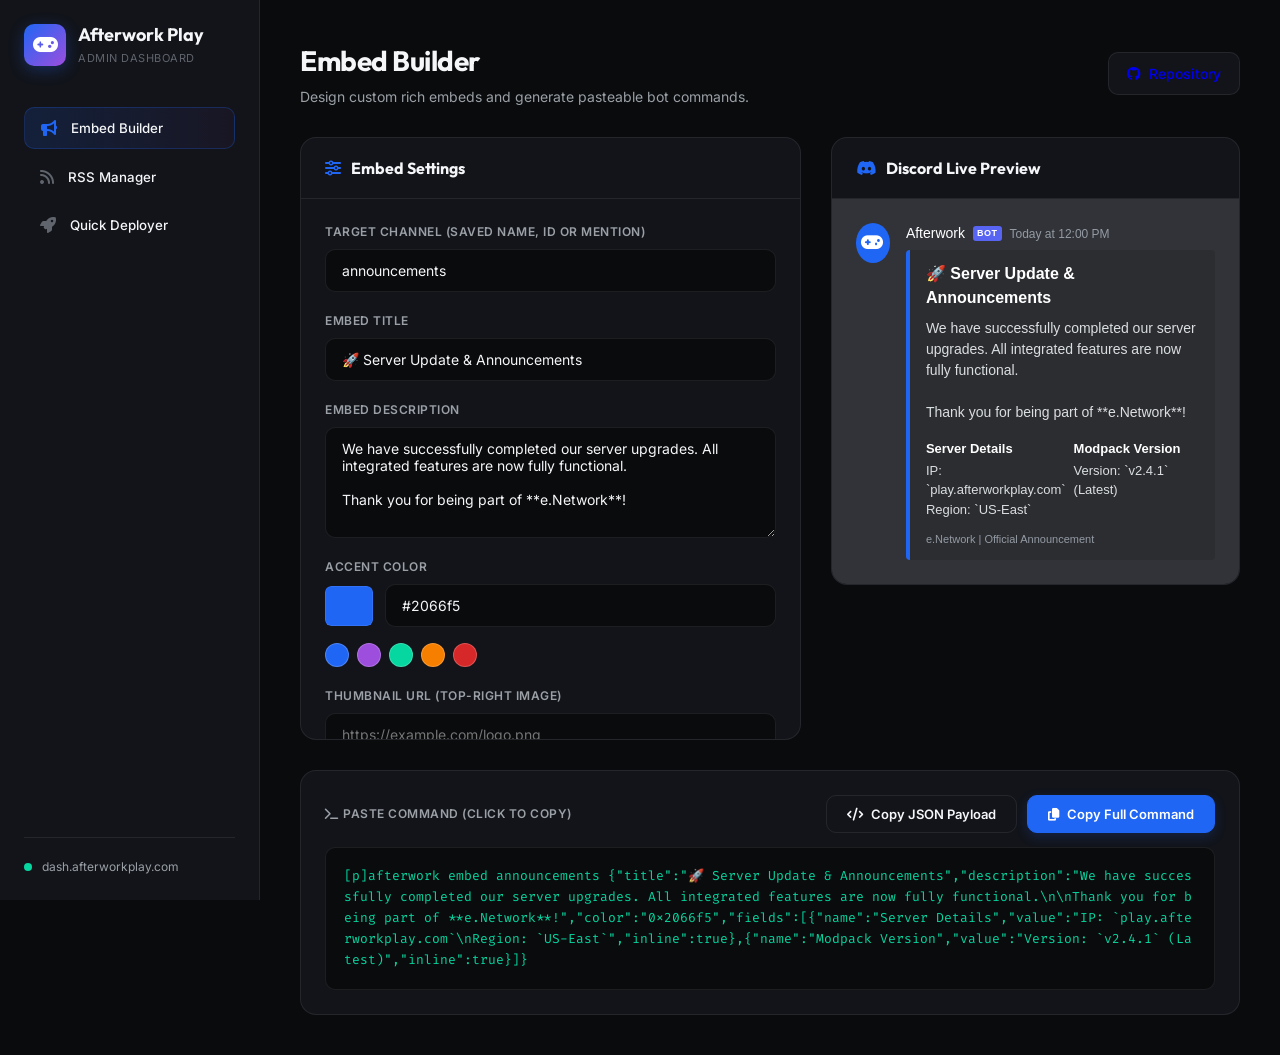
==== dashboard/index.html @ 4bcc161b "Add rich interactive dashboard frontend for embed builder and command generation, and register direc" ====
<!DOCTYPE html>
<html lang="en">
<head>
    <meta charset="UTF-8">
    <meta name="viewport" content="width=device-width, initial-scale=1.0">
    <title>Afterwork Play | Interactive Dashboard</title>
    <!-- Google Fonts -->
    <link rel="preconnect" href="https://fonts.googleapis.com">
    <link rel="preconnect" href="https://fonts.gstatic.com" crossorigin>
    <link href="https://fonts.googleapis.com/css2?family=Inter:wght@300;400;500;600;700&family=Outfit:wght@400;500;600;700;800&family=Fira+Code:wght@400;500&display=swap" rel="stylesheet">
    <!-- FontAwesome for Icons -->
    <link rel="stylesheet" href="https://cdnjs.cloudflare.com/ajax/libs/font-awesome/6.4.0/css/all.min.css">
    <!-- Custom CSS -->
    <link rel="stylesheet" href="style.css">
</head>
<body>
    <div class="dashboard-container">
        <!-- Sidebar Navigation -->
        <aside class="sidebar">
            <div class="brand">
                <div class="brand-logo">
                    <i class="fa-solid fa-gamepad"></i>
                </div>
                <div class="brand-text">
                    <h1>Afterwork Play</h1>
                    <span>Admin Dashboard</span>
                </div>
            </div>
            
            <nav class="nav-menu">
                <button class="nav-btn active" data-tab="embed-builder">
                    <i class="fa-solid fa-bullhorn"></i>
                    <span>Embed Builder</span>
                </button>
                <button class="nav-btn" data-tab="rss-manager">
                    <i class="fa-solid fa-rss"></i>
                    <span>RSS Manager</span>
                </button>
                <button class="nav-btn" data-tab="quick-deploy">
                    <i class="fa-solid fa-rocket"></i>
                    <span>Quick Deployer</span>
                </button>
            </nav>
            
            <div class="sidebar-footer">
                <div class="status-indicator">
                    <span class="pulse-dot"></span>
                    <span>dash.afterworkplay.com</span>
                </div>
            </div>
        </aside>

        <!-- Main Content Area -->
        <main class="main-content">
            <!-- Header -->
            <header class="top-bar">
                <div class="welcome-text">
                    <h2 id="tab-title">Embed Builder</h2>
                    <p id="tab-subtitle">Design custom rich embeds and generate pasteable bot commands.</p>
                </div>
                <div class="meta-links">
                    <a href="https://github.com/evilout666/AWCogs" target="_blank" class="meta-btn">
                        <i class="fa-brands fa-github"></i>
                        <span>Repository</span>
                    </a>
                </div>
            </header>

            <!-- Tab: Embed Builder -->
            <section id="embed-builder" class="tab-content active">
                <div class="builder-grid">
                    <!-- Form Column -->
                    <div class="panel form-panel">
                        <div class="panel-header">
                            <h3><i class="fa-solid fa-sliders"></i> Embed Settings</h3>
                        </div>
                        <div class="panel-body scrollable">
                            <!-- Channel Target -->
                            <div class="form-group">
                                <label for="embed-channel">Target Channel (Saved Name, ID or Mention)</label>
                                <input type="text" id="embed-channel" placeholder="e.g. general, announcements, #news or 12345678" value="announcements">
                            </div>

                            <!-- Title & Description -->
                            <div class="form-group">
                                <label for="embed-title">Embed Title</label>
                                <input type="text" id="embed-title" placeholder="Type a catchy title..." value="🚀 Server Update & Announcements">
                            </div>
                            
                            <div class="form-group">
                                <label for="embed-description">Embed Description</label>
                                <textarea id="embed-description" rows="5" placeholder="Type main message content here (supports markdown)...">We have successfully completed our server upgrades. All integrated features are now fully functional.

Thank you for being part of **e.Network**!</textarea>
                            </div>

                            <!-- Color Selector -->
                            <div class="form-group">
                                <label>Accent Color</label>
                                <div class="color-picker-wrapper">
                                    <input type="color" id="embed-color" value="#2066f5">
                                    <input type="text" id="embed-color-hex" value="#2066f5" maxlength="7">
                                </div>
                                <div class="preset-colors">
                                    <button class="preset-btn" style="background-color: #2066f5;" data-color="#2066f5" title="Afterwork Blue"></button>
                                    <button class="preset-btn" style="background-color: #9d4edd;" data-color="#9d4edd" title="Neon Purple"></button>
                                    <button class="preset-btn" style="background-color: #06d6a0;" data-color="#06d6a0" title="Emerald Green"></button>
                                    <button class="preset-btn" style="background-color: #f77f00;" data-color="#f77f00" title="Bright Coral"></button>
                                    <button class="preset-btn" style="background-color: #d62828;" data-color="#d62828" title="Crimson Red"></button>
                                </div>
                            </div>

                            <!-- Images -->
                            <div class="form-group">
                                <label for="embed-thumbnail">Thumbnail URL (Top-Right Image)</label>
                                <input type="url" id="embed-thumbnail" placeholder="https://example.com/logo.png">
                            </div>
                            
                            <div class="form-group">
                                <label for="embed-image">Large Image URL (Bottom Main Image)</label>
                                <input type="url" id="embed-image" placeholder="https://example.com/banner.png">
                            </div>

                            <!-- Fields Section -->
                            <div class="fields-section">
                                <div class="section-header">
                                    <h4>Embed Fields</h4>
                                    <button type="button" id="add-field-btn" class="btn-sm"><i class="fa-solid fa-plus"></i> Add Field</button>
                                </div>
                                <div id="fields-container" class="fields-container">
                                    <!-- Dynamic fields loaded here -->
                                </div>
                            </div>
                        </div>
                    </div>

                    <!-- Preview Column -->
                    <div class="panel preview-panel">
                        <div class="panel-header">
                            <h3><i class="fa-brands fa-discord"></i> Discord Live Preview</h3>
                        </div>
                        <div class="panel-body discord-theme">
                            <div class="discord-message">
                                <div class="discord-avatar">
                                    <i class="fa-solid fa-gamepad"></i>
                                </div>
                                <div class="discord-content">
                                    <div class="discord-author">
                                        <span class="author-name">Afterwork</span>
                                        <span class="bot-tag">BOT</span>
                                        <span class="timestamp">Today at 12:00 PM</span>
                                    </div>
                                    
                                    <!-- Discord Embed Wrapper -->
                                    <div class="discord-embed" id="preview-embed-border">
                                        <div class="discord-embed-content">
                                            <div class="discord-embed-text">
                                                <div class="discord-embed-title" id="preview-title">🚀 Server Update & Announcements</div>
                                                <div class="discord-embed-description" id="preview-description">We have successfully completed our server upgrades. All integrated features are now fully functional.</div>
                                                
                                                <!-- Fields Grid -->
                                                <div class="discord-embed-fields" id="preview-fields">
                                                    <!-- Dynamic Preview Fields -->
                                                </div>
                                            </div>
                                            <!-- Thumbnail -->
                                            <div class="discord-embed-thumbnail-container" id="preview-thumbnail-container" style="display: none;">
                                                <img class="discord-embed-thumbnail" id="preview-thumbnail" src="" alt="">
                                            </div>
                                        </div>
                                        
                                        <!-- Image -->
                                        <div class="discord-embed-image-container" id="preview-image-container" style="display: none;">
                                            <img class="discord-embed-image" id="preview-image" src="" alt="">
                                        </div>
                                        
                                        <!-- Footer -->
                                        <div class="discord-embed-footer">
                                            <span>e.Network | Official Announcement</span>
                                        </div>
                                    </div>
                                </div>
                            </div>
                        </div>
                    </div>
                </div>

                <!-- Export Bar -->
                <div class="export-bar panel">
                    <div class="command-output-wrapper">
                        <div class="output-header">
                            <span><i class="fa-solid fa-terminal"></i> Paste Command (Click to copy)</span>
                            <div class="action-buttons">
                                <button class="copy-btn secondary" id="copy-json-btn">
                                    <i class="fa-solid fa-code"></i> Copy JSON Payload
                                </button>
                                <button class="copy-btn primary" id="copy-cmd-btn">
                                    <i class="fa-solid fa-copy"></i> Copy Full Command
                                </button>
                            </div>
                        </div>
                        <div class="code-block-container">
                            <pre><code id="generated-command" class="fira-font"></code></pre>
                        </div>
                    </div>
                </div>
            </section>

            <!-- Tab: RSS Manager -->
            <section id="rss-manager" class="tab-content">
                <div class="rss-layout">
                    <div class="panel rss-form-panel">
                        <div class="panel-header">
                            <h3><i class="fa-solid fa-plus-circle"></i> Add RSS Subscription</h3>
                        </div>
                        <div class="panel-body">
                            <div class="form-group">
                                <label for="rss-name">Feed Name</label>
                                <input type="text" id="rss-name" placeholder="e.g. github-news or anime-releases" value="github-news">
                            </div>
                            
                            <div class="form-group">
                                <label for="rss-channel">Target Channel ID / Mention</label>
                                <input type="text" id="rss-channel" placeholder="e.g. #announcements, #news, or 12345678" value="#announcements">
                            </div>
                            
                            <div class="form-group">
                                <label for="rss-url">Feed RSS/Atom URL</label>
                                <input type="url" id="rss-url" placeholder="e.g. https://github.blog/feed/" value="https://github.blog/feed/">
                            </div>

                            <div class="rss-output-box">
                                <div class="command-card">
                                    <div class="card-title">
                                        <span><i class="fa-solid fa-square-plus"></i> Add Feed Command</span>
                                        <button class="icon-copy-btn" id="copy-rss-add-btn" title="Copy Command"><i class="fa-solid fa-copy"></i></button>
                                    </div>
                                    <pre><code id="rss-add-cmd" class="fira-font">[p]afterwork rss add github-news #announcements https://github.blog/feed/</code></pre>
                                </div>
                                
                                <div class="command-card">
                                    <div class="card-title">
                                        <span><i class="fa-solid fa-square-minus"></i> Remove Feed Command</span>
                                        <button class="icon-copy-btn" id="copy-rss-remove-btn" title="Copy Command"><i class="fa-solid fa-copy"></i></button>
                                    </div>
                                    <pre><code id="rss-remove-cmd" class="fira-font">[p]afterwork rss remove github-news</code></pre>
                                </div>
                            </div>
                        </div>
                    </div>
                </div>
            </section>

            <!-- Tab: Quick Deploy -->
            <section id="quick-deploy" class="tab-content">
                <div class="deploy-grid">
                    <!-- Deploy All Card -->
                    <div class="deploy-card main-card panel">
                        <div class="card-icon"><i class="fa-solid fa-cubes"></i></div>
                        <div class="card-info">
                            <h3>Deploy All Modules</h3>
                            <p>Pin and deploy configuration control hubs for all 6 integrated modules sequentially.</p>
                            <pre><code class="fira-font">[p]afterwork deploy</code></pre>
                        </div>
                        <button class="deploy-copy-btn" data-copy="[p]afterwork deploy"><i class="fa-solid fa-copy"></i> Copy</button>
                    </div>

                    <!-- Individual Modules -->
                    <div class="deploy-subgrid">
                        <!-- Card: Audio -->
                        <div class="deploy-card sub-card panel">
                            <div class="card-header-icon"><i class="fa-solid fa-music"></i></div>
                            <h4>Audio Hub</h4>
                            <p>Player controls (play, pause, skip, playlist database).</p>
                            <pre><code class="fira-font">[p]afterwork deploy audio</code></pre>
                            <button class="deploy-copy-btn btn-sm" data-copy="[p]afterwork deploy audio"><i class="fa-solid fa-copy"></i> Copy</button>
                        </div>
                        
                        <!-- Card: Embed -->
                        <div class="deploy-card sub-card panel">
                            <div class="card-header-icon"><i class="fa-solid fa-envelope-open-text"></i></div>
                            <h4>Embed Hub</h4>
                            <p>Deploy control panel for sending announcement JSONs.</p>
                            <pre><code class="fira-font">[p]afterwork deploy embed</code></pre>
                            <button class="deploy-copy-btn btn-sm" data-copy="[p]afterwork deploy embed"><i class="fa-solid fa-copy"></i> Copy</button>
                        </div>
                        
                        <!-- Card: RSS -->
                        <div class="deploy-card sub-card panel">
                            <div class="card-header-icon"><i class="fa-solid fa-square-rss"></i></div>
                            <h4>RSS Hub</h4>
                            <p>Configuration panel for RSS/Atom feed monitors.</p>
                            <pre><code class="fira-font">[p]afterwork deploy rss</code></pre>
                            <button class="deploy-copy-btn btn-sm" data-copy="[p]afterwork deploy rss"><i class="fa-solid fa-copy"></i> Copy</button>
                        </div>
                        
                        <!-- Card: TV -->
                        <div class="deploy-card sub-card panel">
                            <div class="card-header-icon"><i class="fa-solid fa-tv"></i></div>
                            <h4>TV Hub</h4>
                            <p>Radarr and Sonarr release notification parser config.</p>
                            <pre><code class="fira-font">[p]afterwork deploy tv</code></pre>
                            <button class="deploy-copy-btn btn-sm" data-copy="[p]afterwork deploy tv"><i class="fa-solid fa-copy"></i> Copy</button>
                        </div>
                        
                        <!-- Card: Voice -->
                        <div class="deploy-card sub-card panel">
                            <div class="card-header-icon"><i class="fa-solid fa-volume-high"></i></div>
                            <h4>Voice Hub</h4>
                            <p>Temp room custom controls (kick, transfer, privacy).</p>
                            <pre><code class="fira-font">[p]afterwork deploy voice</code></pre>
                            <button class="deploy-copy-btn btn-sm" data-copy="[p]afterwork deploy voice"><i class="fa-solid fa-copy"></i> Copy</button>
                        </div>
                        
                        <!-- Card: Hide -->
                        <div class="deploy-card sub-card panel">
                            <div class="card-header-icon"><i class="fa-solid fa-eye-slash"></i></div>
                            <h4>Hide Category</h4>
                            <p>Admin category quick visibility panel controller.</p>
                            <pre><code class="fira-font">[p]afterwork deploy hide</code></pre>
                            <button class="deploy-copy-btn btn-sm" data-copy="[p]afterwork deploy hide"><i class="fa-solid fa-copy"></i> Copy</button>
                        </div>
                    </div>
                </div>
            </section>
        </main>
    </div>

    <!-- Notification Toast -->
    <div id="toast" class="toast">
        <i class="fa-solid fa-circle-check"></i>
        <span id="toast-message">Copied to clipboard!</span>
    </div>

    <!-- Custom Script -->
    <script src="app.js"></script>
</body>
</html>
---- dashboard/style.css ----
/* Afterwork Dashboard CSS System */

/* --- Root & Design Tokens --- */
:root {
    --bg-base: #0a0b0d;
    --bg-surface: #12141a;
    --bg-panel: #161920;
    --bg-panel-hover: #1e222b;
    --border-color: rgba(255, 255, 255, 0.08);
    --border-glow: rgba(32, 102, 245, 0.2);
    
    /* Accents */
    --accent-blue: #2066f5;
    --accent-blue-rgb: 32, 102, 245;
    --accent-purple: #9d4edd;
    --accent-green: #06d6a0;
    --accent-red: #d62828;
    
    /* Text */
    --text-primary: #f5f6f8;
    --text-secondary: #9aa0a6;
    --text-muted: #60646c;
    
    /* Discord Theme Colors */
    --discord-bg: #313338;
    --discord-embed-bg: #2b2d31;
    --discord-text: #dbdee1;
    --discord-muted: #949ba4;
    --discord-bot-tag: #5865f2;
    --discord-timestamp: #949ba4;
    
    /* Layout */
    --sidebar-width: 260px;
    --transition-speed: 0.25s;
    --radius-sm: 6px;
    --radius-md: 10px;
    --radius-lg: 16px;
}

/* --- Base Resets --- */
* {
    margin: 0;
    padding: 0;
    box-sizing: border-box;
}

body {
    background-color: var(--bg-base);
    color: var(--text-primary);
    font-family: 'Inter', sans-serif;
    font-size: 14px;
    overflow-x: hidden;
    line-height: 1.5;
}

h1, h2, h3, h4, .brand-text h1, #tab-title {
    font-family: 'Outfit', sans-serif;
    font-weight: 700;
}

button, input, textarea {
    font-family: inherit;
    color: inherit;
    outline: none;
}

/* --- Layout Architecture --- */
.dashboard-container {
    display: flex;
    min-height: 100vh;
    width: 100vw;
}

/* --- Sidebar Styling --- */
.sidebar {
    width: var(--sidebar-width);
    background-color: var(--bg-surface);
    border-right: 1px solid var(--border-color);
    display: flex;
    flex-direction: column;
    padding: 24px;
    position: fixed;
    height: 100vh;
    z-index: 10;
}

.brand {
    display: flex;
    align-items: center;
    gap: 12px;
    margin-bottom: 40px;
}

.brand-logo {
    width: 42px;
    height: 42px;
    background: linear-gradient(135deg, var(--accent-blue), var(--accent-purple));
    border-radius: var(--radius-md);
    display: flex;
    align-items: center;
    justify-content: center;
    font-size: 20px;
    color: white;
    box-shadow: 0 4px 15px rgba(32, 102, 245, 0.3);
}

.brand-text h1 {
    font-size: 18px;
    line-height: 1.2;
}

.brand-text span {
    font-size: 11px;
    color: var(--text-muted);
    letter-spacing: 0.5px;
    text-transform: uppercase;
}

.nav-menu {
    display: flex;
    flex-direction: column;
    gap: 8px;
    flex-grow: 1;
}

.nav-btn {
    display: flex;
    align-items: center;
    gap: 14px;
    padding: 12px 16px;
    background: transparent;
    border: none;
    border-radius: var(--radius-md);
    cursor: pointer;
    text-align: left;
    transition: all var(--transition-speed) ease;
    font-weight: 500;
}

.nav-btn i {
    font-size: 16px;
    color: var(--text-muted);
    transition: color var(--transition-speed);
}

.nav-btn:hover {
    background-color: rgba(255, 255, 255, 0.03);
    color: var(--text-primary);
}

.nav-btn:hover i {
    color: var(--text-secondary);
}

.nav-btn.active {
    background: linear-gradient(90deg, rgba(32, 102, 245, 0.15) 0%, rgba(157, 78, 221, 0.05) 100%);
    border: 1px solid rgba(32, 102, 245, 0.25);
    color: var(--text-primary);
}

.nav-btn.active i {
    color: var(--accent-blue);
}

.sidebar-footer {
    padding-top: 20px;
    border-top: 1px solid var(--border-color);
}

.status-indicator {
    display: flex;
    align-items: center;
    gap: 10px;
    font-size: 12px;
    color: var(--text-secondary);
}

.pulse-dot {
    width: 8px;
    height: 8px;
    background-color: var(--accent-green);
    border-radius: 50%;
    box-shadow: 0 0 0 0 rgba(6, 214, 160, 0.4);
    animation: pulse 1.6s infinite;
}

@keyframes pulse {
    0% {
        transform: scale(0.95);
        box-shadow: 0 0 0 0 rgba(6, 214, 160, 0.7);
    }
    70% {
        transform: scale(1);
        box-shadow: 0 0 0 6px rgba(6, 214, 160, 0);
    }
    100% {
        transform: scale(0.95);
        box-shadow: 0 0 0 0 rgba(6, 214, 160, 0);
    }
}

/* --- Main Content Area --- */
.main-content {
    margin-left: var(--sidebar-width);
    flex-grow: 1;
    padding: 40px;
    min-height: 100vh;
    display: flex;
    flex-direction: column;
}

/* --- Top Bar / Header --- */
.top-bar {
    display: flex;
    justify-content: space-between;
    align-items: center;
    margin-bottom: 30px;
}

.welcome-text h2 {
    font-size: 28px;
    letter-spacing: -0.5px;
    margin-bottom: 4px;
}

.welcome-text p {
    color: var(--text-secondary);
    font-size: 14px;
}

.meta-btn {
    display: flex;
    align-items: center;
    gap: 8px;
    padding: 10px 18px;
    background-color: var(--bg-surface);
    border: 1px solid var(--border-color);
    border-radius: var(--radius-md);
    text-decoration: none;
    font-weight: 500;
    transition: all var(--transition-speed);
}

.meta-btn:hover {
    background-color: var(--bg-panel-hover);
    border-color: var(--text-muted);
}

/* --- Panel Component --- */
.panel {
    background-color: var(--bg-surface);
    border: 1px solid var(--border-color);
    border-radius: var(--radius-lg);
    display: flex;
    flex-direction: column;
    overflow: hidden;
}

.panel-header {
    padding: 18px 24px;
    border-bottom: 1px solid var(--border-color);
    display: flex;
    justify-content: space-between;
    align-items: center;
}

.panel-header h3 {
    font-size: 16px;
    display: flex;
    align-items: center;
    gap: 10px;
}

.panel-header h3 i {
    color: var(--accent-blue);
}

.panel-body {
    padding: 24px;
    flex-grow: 1;
}

.panel-body.scrollable {
    max-height: 60vh;
    overflow-y: auto;
}

/* --- Tab Engine --- */
.tab-content {
    display: none;
    flex-direction: column;
    gap: 30px;
}

.tab-content.active {
    display: flex;
}

/* --- Form Fields --- */
.form-group {
    display: flex;
    flex-direction: column;
    gap: 8px;
    margin-bottom: 20px;
}

.form-group label {
    font-size: 12px;
    font-weight: 600;
    text-transform: uppercase;
    letter-spacing: 0.5px;
    color: var(--text-secondary);
}

.form-group input[type="text"],
.form-group input[type="url"],
.form-group textarea {
    padding: 12px 16px;
    background-color: var(--bg-base);
    border: 1px solid var(--border-color);
    border-radius: var(--radius-md);
    font-size: 14px;
    transition: all var(--transition-speed);
}

.form-group input:focus,
.form-group textarea:focus {
    border-color: var(--accent-blue);
    box-shadow: 0 0 0 3px var(--border-glow);
}

/* Color Picker Row */
.color-picker-wrapper {
    display: flex;
    gap: 12px;
    align-items: center;
}

.color-picker-wrapper input[type="color"] {
    -webkit-appearance: none;
    border: none;
    width: 48px;
    height: 40px;
    border-radius: var(--radius-sm);
    cursor: pointer;
    background: transparent;
}

.color-picker-wrapper input[type="color"]::-webkit-color-swatch-wrapper {
    padding: 0;
}

.color-picker-wrapper input[type="color"]::-webkit-color-swatch {
    border: 1px solid var(--border-color);
    border-radius: var(--radius-sm);
}

.color-picker-wrapper input[type="text"] {
    flex-grow: 1;
}

.preset-colors {
    display: flex;
    gap: 8px;
    margin-top: 8px;
}

.preset-btn {
    width: 24px;
    height: 24px;
    border-radius: 50%;
    border: 1px solid rgba(255, 255, 255, 0.2);
    cursor: pointer;
    transition: transform var(--transition-speed);
}

.preset-btn:hover {
    transform: scale(1.15);
}

/* --- Dynamic Fields Editor --- */
.fields-section {
    margin-top: 24px;
    padding-top: 20px;
    border-top: 1px solid var(--border-color);
}

.section-header {
    display: flex;
    justify-content: space-between;
    align-items: center;
    margin-bottom: 16px;
}

.section-header h4 {
    font-size: 14px;
    color: var(--text-secondary);
}

.btn-sm {
    padding: 6px 12px;
    background-color: rgba(32, 102, 245, 0.1);
    border: 1px solid rgba(32, 102, 245, 0.25);
    color: var(--accent-blue);
    border-radius: var(--radius-sm);
    font-size: 12px;
    font-weight: 600;
    cursor: pointer;
    display: flex;
    align-items: center;
    gap: 6px;
    transition: all var(--transition-speed);
}

.btn-sm:hover {
    background-color: var(--accent-blue);
    color: white;
}

.fields-container {
    display: flex;
    flex-direction: column;
    gap: 12px;
}

.field-editor-item {
    background-color: var(--bg-base);
    border: 1px solid var(--border-color);
    border-radius: var(--radius-md);
    padding: 16px;
    display: grid;
    grid-template-columns: 1fr 1fr auto;
    align-items: center;
    gap: 12px;
}

.field-editor-item .field-inputs {
    display: flex;
    flex-direction: column;
    gap: 8px;
    grid-column: span 2;
}

.field-editor-item input {
    padding: 8px 12px;
    background-color: var(--bg-surface);
    border: 1px solid var(--border-color);
    border-radius: var(--radius-sm);
    font-size: 13px;
}

.field-options {
    grid-column: span 2;
    display: flex;
    align-items: center;
    gap: 8px;
    font-size: 12px;
    color: var(--text-secondary);
}

.btn-delete-field {
    grid-row: span 2;
    justify-self: end;
    background: transparent;
    border: none;
    color: var(--text-muted);
    font-size: 16px;
    cursor: pointer;
    padding: 8px;
    border-radius: var(--radius-sm);
    transition: all var(--transition-speed);
}

.btn-delete-field:hover {
    color: var(--accent-red);
    background-color: rgba(214, 40, 40, 0.1);
}

/* --- Builder Grid --- */
.builder-grid {
    display: grid;
    grid-template-columns: 1.1fr 0.9fr;
    gap: 30px;
}

.form-panel {
    flex-grow: 1;
}

/* --- Discord Theme Preview Panel --- */
.preview-panel {
    align-self: start;
    position: sticky;
    top: 40px;
}

.discord-theme {
    background-color: var(--discord-bg);
    padding: 24px;
    font-family: 'gg sans', 'Noto Sans', 'Helvetica Neue', Helvetica, Arial, sans-serif;
    color: var(--discord-text);
}

.discord-message {
    display: flex;
    gap: 16px;
}

.discord-avatar {
    width: 40px;
    height: 40px;
    background-color: var(--accent-blue);
    border-radius: 50%;
    display: flex;
    align-items: center;
    justify-content: center;
    font-size: 18px;
    color: white;
}

.discord-content {
    display: flex;
    flex-direction: column;
    gap: 6px;
    width: 100%;
}

.discord-author {
    display: flex;
    align-items: center;
    gap: 8px;
}

.author-name {
    font-weight: 500;
    color: white;
}

.bot-tag {
    background-color: var(--discord-bot-tag);
    color: white;
    font-size: 9px;
    font-weight: 600;
    padding: 1px 4px;
    border-radius: 3px;
    letter-spacing: 0.5px;
}

.discord-author .timestamp {
    font-size: 12px;
    color: var(--discord-muted);
}

/* Discord Rich Embed styling */
.discord-embed {
    background-color: var(--discord-embed-bg);
    border-left: 4px solid var(--accent-blue);
    border-radius: 4px;
    display: flex;
    flex-direction: column;
    max-width: 520px;
    overflow: hidden;
}

.discord-embed-content {
    display: flex;
    justify-content: space-between;
    padding: 12px 16px;
    gap: 16px;
}

.discord-embed-text {
    flex-grow: 1;
    display: flex;
    flex-direction: column;
    gap: 8px;
}

.discord-embed-title {
    font-size: 16px;
    font-weight: 600;
    color: white;
}

.discord-embed-description {
    font-size: 14px;
    white-space: pre-wrap;
}

/* Fields Layout */
.discord-embed-fields {
    display: grid;
    grid-template-columns: 1fr;
    gap: 8px;
    margin-top: 8px;
}

.discord-embed-field {
    display: flex;
    flex-direction: column;
}

.discord-embed-field.inline {
    grid-column: span 1;
}

.field-name {
    font-size: 13px;
    font-weight: 600;
    color: white;
    margin-bottom: 2px;
}

.field-value {
    font-size: 13px;
}

/* Media Elements */
.discord-embed-thumbnail-container {
    width: 80px;
    height: 80px;
    flex-shrink: 0;
}

.discord-embed-thumbnail {
    width: 100%;
    height: 100%;
    object-fit: contain;
    border-radius: 4px;
}

.discord-embed-image-container {
    padding: 0 16px 12px 16px;
    max-height: 300px;
    max-width: 100%;
    overflow: hidden;
}

.discord-embed-image {
    max-width: 100%;
    max-height: 280px;
    object-fit: cover;
    border-radius: 4px;
}

.discord-embed-footer {
    padding: 0 16px 12px 16px;
    font-size: 11px;
    color: var(--discord-muted);
}

/* --- Export Control Panel --- */
.export-bar {
    padding: 24px;
}

.command-output-wrapper {
    display: flex;
    flex-direction: column;
    gap: 14px;
}

.output-header {
    display: flex;
    justify-content: space-between;
    align-items: center;
}

.output-header span {
    font-size: 12px;
    font-weight: 600;
    text-transform: uppercase;
    letter-spacing: 0.5px;
    color: var(--text-secondary);
}

.action-buttons {
    display: flex;
    gap: 10px;
}

.copy-btn {
    padding: 10px 20px;
    border-radius: var(--radius-md);
    font-size: 13px;
    font-weight: 600;
    cursor: pointer;
    display: flex;
    align-items: center;
    gap: 8px;
    transition: all var(--transition-speed);
}

.copy-btn.primary {
    background-color: var(--accent-blue);
    border: 1px solid var(--accent-blue);
    color: white;
    box-shadow: 0 4px 12px rgba(32, 102, 245, 0.2);
}

.copy-btn.primary:hover {
    background-color: #3b7cf7;
    border-color: #3b7cf7;
}

.copy-btn.secondary {
    background-color: transparent;
    border: 1px solid var(--border-color);
    color: var(--text-primary);
}

.copy-btn.secondary:hover {
    background-color: var(--bg-panel-hover);
}

.code-block-container {
    background-color: var(--bg-base);
    border: 1px solid var(--border-color);
    border-radius: var(--radius-md);
    padding: 18px;
    overflow-x: auto;
    cursor: pointer;
}

.code-block-container:hover {
    border-color: var(--text-muted);
}

pre code {
    font-family: 'Fira Code', monospace;
    font-size: 13px;
    color: var(--accent-green);
    white-space: pre-wrap;
    word-break: break-all;
}

/* --- RSS Manager Tab styling --- */
.rss-layout {
    display: flex;
    justify-content: center;
}

.rss-form-panel {
    max-width: 680px;
    width: 100%;
}

.rss-output-box {
    margin-top: 24px;
    display: flex;
    flex-direction: column;
    gap: 18px;
    padding-top: 24px;
    border-top: 1px solid var(--border-color);
}

.command-card {
    background-color: var(--bg-base);
    border: 1px solid var(--border-color);
    border-radius: var(--radius-md);
    padding: 16px;
}

.card-title {
    display: flex;
    justify-content: space-between;
    align-items: center;
    margin-bottom: 10px;
}

.card-title span {
    font-size: 12px;
    font-weight: 600;
    text-transform: uppercase;
    letter-spacing: 0.5px;
    color: var(--text-secondary);
}

.icon-copy-btn {
    background: transparent;
    border: none;
    color: var(--text-muted);
    font-size: 15px;
    cursor: pointer;
    transition: color var(--transition-speed);
}

.icon-copy-btn:hover {
    color: var(--accent-blue);
}

/* --- Quick Deploy Tab Styling --- */
.deploy-grid {
    display: flex;
    flex-direction: column;
    gap: 30px;
}

.deploy-card {
    background-color: var(--bg-surface);
    border: 1px solid var(--border-color);
    border-radius: var(--radius-lg);
    padding: 24px;
    display: flex;
    align-items: center;
    transition: border-color var(--transition-speed);
}

.deploy-card:hover {
    border-color: rgba(32, 102, 245, 0.4);
}

.deploy-card.main-card {
    gap: 24px;
}

.deploy-card.main-card .card-icon {
    width: 60px;
    height: 60px;
    background-color: rgba(32, 102, 245, 0.1);
    border-radius: var(--radius-md);
    display: flex;
    align-items: center;
    justify-content: center;
    font-size: 26px;
    color: var(--accent-blue);
}

.deploy-card.main-card .card-info {
    flex-grow: 1;
}

.deploy-card h3 {
    font-size: 18px;
    margin-bottom: 6px;
}

.deploy-card p {
    color: var(--text-secondary);
    margin-bottom: 12px;
}

.deploy-copy-btn {
    padding: 10px 24px;
    background-color: var(--bg-base);
    border: 1px solid var(--border-color);
    border-radius: var(--radius-md);
    font-weight: 600;
    cursor: pointer;
    transition: all var(--transition-speed);
    display: flex;
    align-items: center;
    gap: 8px;
}

.deploy-copy-btn:hover {
    background-color: rgba(32, 102, 245, 0.15);
    border-color: var(--accent-blue);
    color: var(--accent-blue);
}

.deploy-subgrid {
    display: grid;
    grid-template-columns: repeat(auto-fit, minmax(280px, 1fr));
    gap: 20px;
}

.deploy-card.sub-card {
    flex-direction: column;
    align-items: flex-start;
    gap: 12px;
    padding: 20px;
}

.deploy-card.sub-card .card-header-icon {
    font-size: 20px;
    color: var(--accent-blue);
}

.deploy-card.sub-card h4 {
    font-size: 15px;
}

.deploy-card.sub-card p {
    font-size: 12px;
    color: var(--text-muted);
}

.deploy-card.sub-card pre {
    width: 100%;
}

.deploy-card.sub-card code {
    background-color: var(--bg-base);
    border: 1px solid var(--border-color);
    padding: 6px 12px;
    border-radius: var(--radius-sm);
    display: block;
    font-size: 12px;
    overflow-x: auto;
}

.deploy-card.sub-card .deploy-copy-btn {
    width: 100%;
    justify-content: center;
}

/* --- Notification Toast --- */
.toast {
    position: fixed;
    bottom: 30px;
    right: 30px;
    background: linear-gradient(135deg, #101216 0%, #171b22 100%);
    border: 1px solid var(--accent-blue);
    box-shadow: 0 10px 30px rgba(0, 0, 0, 0.5);
    color: white;
    padding: 16px 24px;
    border-radius: var(--radius-md);
    display: flex;
    align-items: center;
    gap: 12px;
    z-index: 100;
    transform: translateY(100px);
    opacity: 0;
    transition: all 0.4s cubic-bezier(0.175, 0.885, 0.32, 1.275);
}

.toast.show {
    transform: translateY(0);
    opacity: 1;
}

.toast i {
    color: var(--accent-green);
    font-size: 18px;
}

/* --- Custom Scrollbar --- */
::-webkit-scrollbar {
    width: 8px;
    height: 8px;
}

::-webkit-scrollbar-track {
    background: var(--bg-base);
}

::-webkit-scrollbar-thumb {
    background: var(--border-color);
    border-radius: var(--radius-sm);
}

::-webkit-scrollbar-thumb:hover {
    background: var(--text-muted);
}

/* --- Responsive Adjustments --- */
@media (max-width: 1100px) {
    .builder-grid {
        grid-template-columns: 1fr;
    }
    
    .preview-panel {
        position: static;
        width: 100%;
    }
}

@media (max-width: 768px) {
    .sidebar {
        width: 100%;
        height: auto;
        position: static;
        padding: 16px;
    }
    
    .dashboard-container {
        flex-direction: column;
    }
    
    .main-content {
        margin-left: 0;
        padding: 20px;
    }
    
    .top-bar {
        flex-direction: column;
        align-items: flex-start;
        gap: 16px;
    }
}
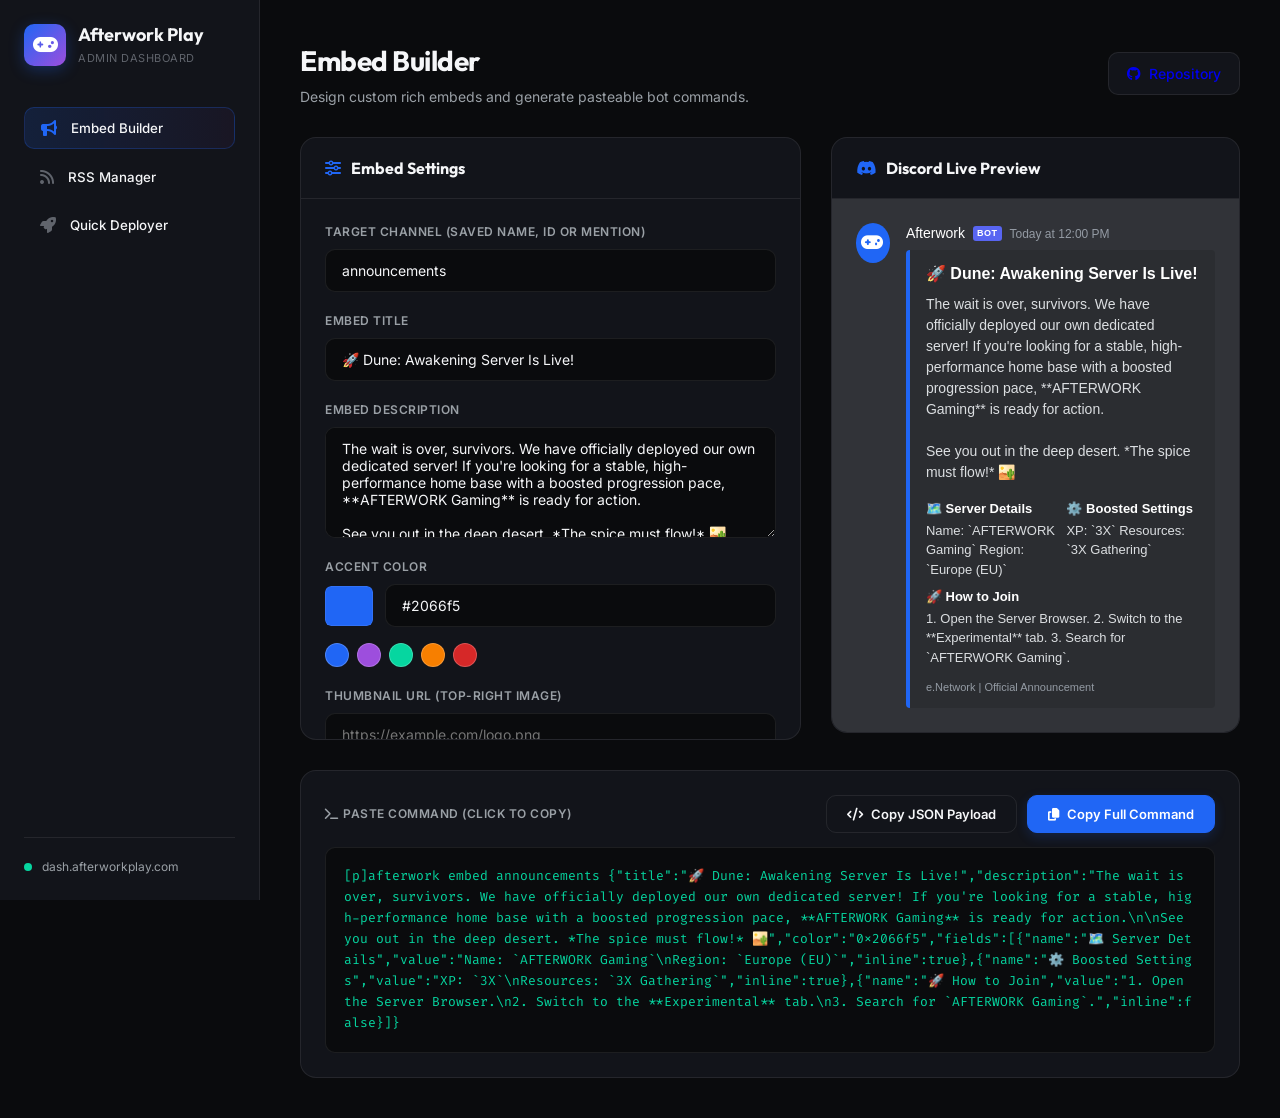
==== commit 190e4add: "Update dashboard Web UI to use the Dune: Awakening dedicated server announcement as the default embe" ====
--- a/dashboard/index.html
+++ b/dashboard/index.html
@@ -84,14 +84,14 @@
                             <!-- Title & Description -->
                             <div class="form-group">
                                 <label for="embed-title">Embed Title</label>
-                                <input type="text" id="embed-title" placeholder="Type a catchy title..." value="🚀 Server Update & Announcements">
+                                <input type="text" id="embed-title" placeholder="Type a catchy title..." value="🚀 Dune: Awakening Server Is Live!">
                             </div>
                             
                             <div class="form-group">
                                 <label for="embed-description">Embed Description</label>
-                                <textarea id="embed-description" rows="5" placeholder="Type main message content here (supports markdown)...">We have successfully completed our server upgrades. All integrated features are now fully functional.
-
-Thank you for being part of **e.Network**!</textarea>
+                                <textarea id="embed-description" rows="5" placeholder="Type main message content here (supports markdown)...">The wait is over, survivors. We have officially deployed our own dedicated server! If you're looking for a stable, high-performance home base with a boosted progression pace, **AFTERWORK Gaming** is ready for action.
+
+See you out in the deep desert. *The spice must flow!* 🏜️</textarea>
                             </div>
 
                             <!-- Color Selector -->
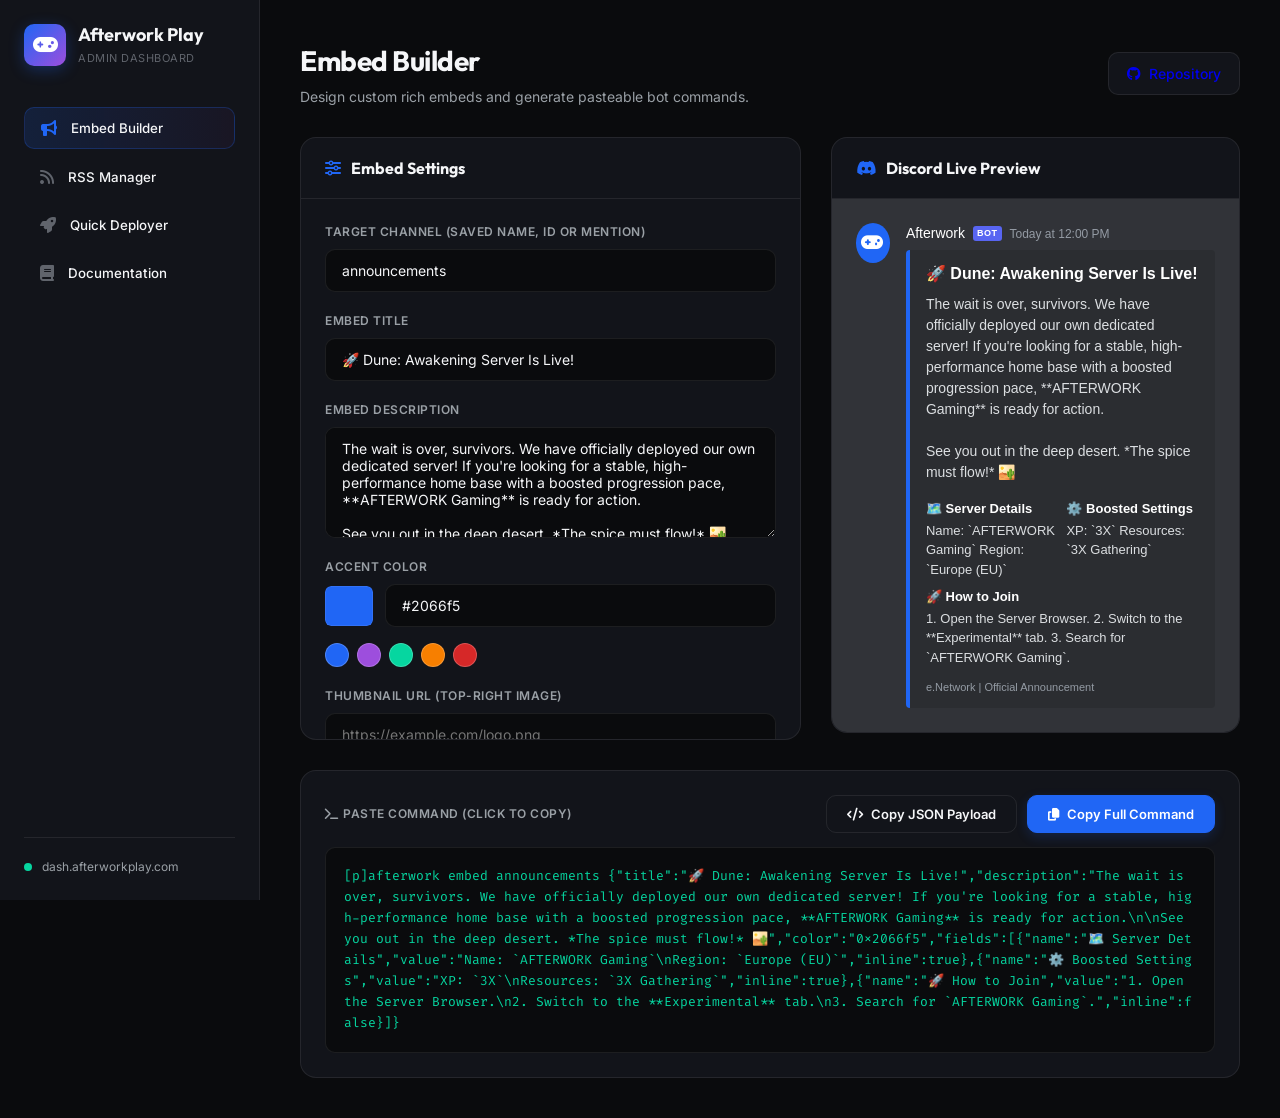
==== commit d7ed9f1c: "docs: add web documentation page covering all commands and functions" ====
--- a/dashboard/index.html
+++ b/dashboard/index.html
@@ -39,6 +39,10 @@
                 <button class="nav-btn" data-tab="quick-deploy">
                     <i class="fa-solid fa-rocket"></i>
                     <span>Quick Deployer</span>
+                </button>
+                <button class="nav-btn" data-tab="documentation">
+                    <i class="fa-solid fa-book"></i>
+                    <span>Documentation</span>
                 </button>
             </nav>
             
@@ -323,6 +327,382 @@
                     </div>
                 </div>
             </section>
+
+            <!-- Tab: Documentation -->
+            <section id="documentation" class="tab-content">
+                <div class="doc-layout">
+                    <!-- Internal Sticky Sidebar -->
+                    <aside class="doc-nav-panel panel">
+                        <div class="panel-header">
+                            <h3><i class="fa-solid fa-compass"></i> Modules</h3>
+                        </div>
+                        <div class="panel-body">
+                            <ul class="doc-nav-list">
+                                <li class="doc-nav-item active" data-doc-target="doc-general">
+                                    <a href="#doc-general"><i class="fa-solid fa-circle-info"></i> General</a>
+                                </li>
+                                <li class="doc-nav-item" data-doc-target="doc-audio">
+                                    <a href="#doc-audio"><i class="fa-solid fa-music"></i> Audio Module</a>
+                                </li>
+                                <li class="doc-nav-item" data-doc-target="doc-embed">
+                                    <a href="#doc-embed"><i class="fa-solid fa-bullhorn"></i> Embed Module</a>
+                                </li>
+                                <li class="doc-nav-item" data-doc-target="doc-rss">
+                                    <a href="#doc-rss"><i class="fa-solid fa-rss"></i> RSS Module</a>
+                                </li>
+                                <li class="doc-nav-item" data-doc-target="doc-tv">
+                                    <a href="#doc-tv"><i class="fa-solid fa-tv"></i> TV Module</a>
+                                </li>
+                                <li class="doc-nav-item" data-doc-target="doc-voice">
+                                    <a href="#doc-voice"><i class="fa-solid fa-volume-high"></i> Voice Module</a>
+                                </li>
+                                <li class="doc-nav-item" data-doc-target="doc-hide">
+                                    <a href="#doc-hide"><i class="fa-solid fa-eye-slash"></i> Hide Module</a>
+                                </li>
+                            </ul>
+                        </div>
+                    </aside>
+
+                    <!-- Main Documentation Content -->
+                    <div class="doc-content-panel">
+                        <!-- Section: General -->
+                        <div id="doc-general" class="panel doc-card">
+                            <h3><i class="fa-solid fa-circle-info"></i> General & Deployment</h3>
+                            <p>The Afterwork cog is a unified administrative system designed for e.Network server operations. It runs on a prefix-based architecture (default prefix is represented as <code>[p]</code>). All primary commands are group commands and require <strong>Bot Owner</strong> permissions.</p>
+                            
+                            <div class="doc-subtitle">Base Commands</div>
+                            <div class="doc-command-list">
+                                <div class="doc-command-item">
+                                    <div class="doc-command-header">
+                                        <span class="doc-command-syntax">[p]afterwork</span>
+                                        <span class="doc-badge owner">Owner Only</span>
+                                    </div>
+                                    <div class="doc-command-desc">Displays the System Status Dashboard, showing real-time configuration status, monitored feeds, active voice rooms, and visibility settings for all modules.</div>
+                                </div>
+                                <div class="doc-command-item">
+                                    <div class="doc-command-header">
+                                        <span class="doc-command-syntax">[p]afterwork help</span>
+                                        <span class="doc-badge owner">Owner Only</span>
+                                    </div>
+                                    <div class="doc-command-desc">Lists all subcommands registered under the Afterwork command group with inline syntax help.</div>
+                                </div>
+                            </div>
+
+                            <div class="doc-subtitle">Deployment Commands</div>
+                            <p>Deployment commands spawn persistent Discord <code>Embed + Button/Select Menu</code> panels that allow server staff or users to interact with modules without having to type commands.</p>
+                            <div class="doc-command-list">
+                                <div class="doc-command-item">
+                                    <div class="doc-command-header">
+                                        <span class="doc-command-syntax">[p]afterwork deploy</span>
+                                        <span class="doc-badge owner">Owner Only</span>
+                                    </div>
+                                    <div class="doc-command-desc">Sequentially deploys and pins all 6 module management panels in the current channel. Any previously deployed panels will be deleted to keep channels clean.</div>
+                                </div>
+                                <div class="doc-command-item">
+                                    <div class="doc-command-header">
+                                        <span class="doc-command-syntax">[p]afterwork deploy [module]</span>
+                                        <span class="doc-badge owner">Owner Only</span>
+                                    </div>
+                                    <div class="doc-command-desc">Deploys/pins a specific module's management panel in the current channel.</div>
+                                    <table class="doc-param-table">
+                                        <thead>
+                                            <tr>
+                                                <th>Parameter</th>
+                                                <th>Type</th>
+                                                <th>Description</th>
+                                            </tr>
+                                        </thead>
+                                        <tbody>
+                                            <tr>
+                                                <td class="param-name">module</td>
+                                                <td class="param-type">string</td>
+                                                <td>Must be one of: <code>audio</code>, <code>embed</code>, <code>rss</code>, <code>tv</code>, <code>voice</code>, <code>hide</code>.</td>
+                                            </tr>
+                                        </tbody>
+                                    </table>
+                                </div>
+                            </div>
+                        </div>
+
+                        <!-- Section: Audio -->
+                        <div id="doc-audio" class="panel doc-card">
+                            <h3><i class="fa-solid fa-music"></i> Audio Module</h3>
+                            <p>Integrates Red-DiscordBot's Audio system into a single persistent playback terminal. Provides a web-dashboard-like control station inside Discord for playing predefined music streams.</p>
+                            
+                            <div class="doc-subtitle">Commands</div>
+                            <div class="doc-command-list">
+                                <div class="doc-command-item">
+                                    <div class="doc-command-header">
+                                        <span class="doc-command-syntax">[p]afterwork deploy audio</span>
+                                        <span class="doc-badge owner">Owner Only</span>
+                                    </div>
+                                    <div class="doc-command-desc">Spawns the music configuration panel and playback controls message.</div>
+                                </div>
+                            </div>
+
+                            <div class="doc-subtitle">Interactive Panel Functions</div>
+                            <div class="doc-panel-features">
+                                <div class="doc-feature-item">
+                                    <h5><i class="fa-solid fa-play"></i> Enable / Disable System</h5>
+                                    <p>Toggles the bot's auto-play service. When active, the bot joins the specified voice channel and begins playing chosen streams.</p>
+                                </div>
+                                <div class="doc-feature-item">
+                                    <h5><i class="fa-solid fa-volume-high"></i> Set Music Channel</h5>
+                                    <p>Opens a modal where you paste a Voice Channel ID to bind the music bot's streaming target.</p>
+                                </div>
+                                <div class="doc-feature-item">
+                                    <h5><i class="fa-solid fa-list-ul"></i> Add/Remove Playlist</h5>
+                                    <p>Spawns a modal to add/remove YouTube/Spotify URLs cataloged under custom names for dropdown playback selection.</p>
+                                </div>
+                                <div class="doc-feature-item">
+                                    <h5><i class="fa-solid fa-forward"></i> Playback Control Bar</h5>
+                                    <p>Buttons to instantly <code>Pause</code>, <code>Resume</code>, <code>Skip</code> current tracks, or <code>Stop & Disconnect</code> the bot from the music channel.</p>
+                                </div>
+                            </div>
+                        </div>
+
+                        <!-- Section: Embed -->
+                        <div id="doc-embed" class="panel doc-card">
+                            <h3><i class="fa-solid fa-bullhorn"></i> Embed Module</h3>
+                            <p>Allows administrators to design and publish beautiful rich embeds to announcements or general channels using custom JSON structures generated directly from this dashboard.</p>
+                            
+                            <div class="doc-subtitle">Commands</div>
+                            <div class="doc-command-list">
+                                <div class="doc-command-item">
+                                    <div class="doc-command-header">
+                                        <span class="doc-command-syntax">[p]afterwork deploy embed</span>
+                                        <span class="doc-badge owner">Owner Only</span>
+                                    </div>
+                                    <div class="doc-command-desc">Deploys the persistent Embed Shortcuts panel to manage named channel aliases.</div>
+                                </div>
+                                <div class="doc-command-item">
+                                    <div class="doc-command-header">
+                                        <span class="doc-command-syntax">[p]afterwork embed [channel] [json]</span>
+                                        <span class="doc-badge owner">Owner Only</span>
+                                    </div>
+                                    <div class="doc-command-desc">Publishes an embed formatted by the JSON string parameter to the specified channel (accepts channel mention, ID, or saved name).</div>
+                                    <table class="doc-param-table">
+                                        <thead>
+                                            <tr>
+                                                <th>Parameter</th>
+                                                <th>Type</th>
+                                                <th>Description</th>
+                                            </tr>
+                                        </thead>
+                                        <tbody>
+                                            <tr>
+                                                <td class="param-name">channel</td>
+                                                <td class="param-type">string / mention</td>
+                                                <td>Target channel ID, mention, or a configured channel name alias.</td>
+                                            </tr>
+                                            <tr>
+                                                <td class="param-name">json</td>
+                                                <td class="param-type">JSON Block</td>
+                                                <td>The payload specifying fields like: title, description, color, thumbnail, image, and fields.</td>
+                                            </tr>
+                                        </tbody>
+                                    </table>
+                                </div>
+                            </div>
+
+                            <div class="doc-subtitle">Interactive Panel Functions</div>
+                            <div class="doc-panel-features">
+                                <div class="doc-feature-item">
+                                    <h5><i class="fa-solid fa-link"></i> Add Channel Alias</h5>
+                                    <p>Opens a modal to register a shortcut text key (e.g. <code>news</code>) mapped to a specific channel ID, making embed distribution faster.</p>
+                                </div>
+                                <div class="doc-feature-item">
+                                    <h5><i class="fa-solid fa-trash-can"></i> Remove Alias</h5>
+                                    <p>Prompts a modal to delete a saved channel shortcut key from the bot's configuration storage.</p>
+                                </div>
+                            </div>
+                        </div>
+
+                        <!-- Section: RSS -->
+                        <div id="doc-rss" class="panel doc-card">
+                            <h3><i class="fa-solid fa-rss"></i> RSS Module</h3>
+                            <p>Monitors external RSS or Atom feeds (e.g. gaming blogs, developer news, github releases) in the background and prints new posts in specific channels automatically.</p>
+                            
+                            <div class="doc-subtitle">Commands</div>
+                            <div class="doc-command-list">
+                                <div class="doc-command-item">
+                                    <div class="doc-command-header">
+                                        <span class="doc-command-syntax">[p]afterwork deploy rss</span>
+                                        <span class="doc-badge owner">Owner Only</span>
+                                    </div>
+                                    <div class="doc-command-desc">Spawns the RSS settings control panel.</div>
+                                </div>
+                                <div class="doc-command-item">
+                                    <div class="doc-command-header">
+                                        <span class="doc-command-syntax">[p]afterwork rss add [feed_name] [channel] [url]</span>
+                                        <span class="doc-badge owner">Owner Only</span>
+                                    </div>
+                                    <div class="doc-command-desc">Subscribes a channel to a news feed. Automatically detects and parses incoming posts.</div>
+                                    <table class="doc-param-table">
+                                        <thead>
+                                            <tr>
+                                                <th>Parameter</th>
+                                                <th>Type</th>
+                                                <th>Description</th>
+                                            </tr>
+                                        </thead>
+                                        <tbody>
+                                            <tr>
+                                                <td class="param-name">feed_name</td>
+                                                <td class="param-type">string</td>
+                                                <td>A unique slug label to identify this feed configuration.</td>
+                                            </tr>
+                                            <tr>
+                                                <td class="param-name">channel</td>
+                                                <td class="param-type">channel mention</td>
+                                                <td>Discord channel where feed alerts should be printed.</td>
+                                            </tr>
+                                            <tr>
+                                                <td class="param-name">url</td>
+                                                <td class="param-type">string (URL)</td>
+                                                <td>Valid RSS or Atom XML link.</td>
+                                            </tr>
+                                        </tbody>
+                                    </table>
+                                </div>
+                                <div class="doc-command-item">
+                                    <div class="doc-command-header">
+                                        <span class="doc-command-syntax">[p]afterwork rss remove [feed_name]</span>
+                                        <span class="doc-badge owner">Owner Only</span>
+                                    </div>
+                                    <div class="doc-command-desc">Deletes an active RSS/Atom feed subscription from the tracking list.</div>
+                                    <table class="doc-param-table">
+                                        <thead>
+                                            <tr>
+                                                <th>Parameter</th>
+                                                <th>Type</th>
+                                                <th>Description</th>
+                                            </tr>
+                                        </thead>
+                                        <tbody>
+                                            <tr>
+                                                <td class="param-name">feed_name</td>
+                                                <td class="param-type">string</td>
+                                                <td>The name slug assigned to the subscription.</td>
+                                            </tr>
+                                        </tbody>
+                                    </table>
+                                </div>
+                            </div>
+
+                            <div class="doc-subtitle">Interactive Panel Functions</div>
+                            <div class="doc-panel-features">
+                                <div class="doc-feature-item">
+                                    <h5><i class="fa-solid fa-power-off"></i> Toggle Feeds Loop</h5>
+                                    <p>Toggles the background scraper. Enables or pauses background checks for all feed subscriptions globally without losing feed data.</p>
+                                </div>
+                            </div>
+                        </div>
+
+                        <!-- Section: TV -->
+                        <div id="doc-tv" class="panel doc-card">
+                            <h3><i class="fa-solid fa-tv"></i> TV Module (Sonarr/Radarr Alerts)</h3>
+                            <p>Creates specialized webhook integration endpoints for Radarr and Sonarr instances to notify server users when new movies or TV episodes are released, formatting notifications cleanly.</p>
+                            
+                            <div class="doc-subtitle">Commands</div>
+                            <div class="doc-command-list">
+                                <div class="doc-command-item">
+                                    <div class="doc-command-header">
+                                        <span class="doc-command-syntax">[p]afterwork deploy tv</span>
+                                        <span class="doc-badge owner">Owner Only</span>
+                                    </div>
+                                    <div class="doc-command-desc">Deploys the TV alerts settings panel, providing instructions and endpoints for webhooks.</div>
+                                </div>
+                            </div>
+
+                            <div class="doc-subtitle">Interactive Panel Functions</div>
+                            <div class="doc-panel-features">
+                                <div class="doc-feature-item">
+                                    <h5><i class="fa-solid fa-toggle-on"></i> Enable Webhooks</h5>
+                                    <p>Toggles Sonarr/Radarr webhook event parsing. When disabled, the bot rejects movie/show alert triggers.</p>
+                                </div>
+                                <div class="doc-feature-item">
+                                    <h5><i class="fa-solid fa-folder-open"></i> Set Alert Channel</h5>
+                                    <p>Opens a text input modal to set the channel ID where all media notifications are sent.</p>
+                                </div>
+                                <div class="doc-feature-item">
+                                    <h5><i class="fa-solid fa-plug"></i> Endpoint Integrations</h5>
+                                    <p>Processes incoming payloads to render cards with poster images, season info, and direct links dynamically.</p>
+                                </div>
+                            </div>
+                        </div>
+
+                        <!-- Section: Voice -->
+                        <div id="doc-voice" class="panel doc-card">
+                            <h3><i class="fa-solid fa-volume-high"></i> Voice Module (AutoRoom Controllers)</h3>
+                            <p>Synchronizes with the server's <code>AutoRoom</code> cog to let users who join a generator voice channel create their own temporary rooms, giving creators personal moderation controls inside Discord.</p>
+                            
+                            <div class="doc-subtitle">Commands</div>
+                            <div class="doc-command-list">
+                                <div class="doc-command-item">
+                                    <div class="doc-command-header">
+                                        <span class="doc-command-syntax">[p]afterwork deploy voice</span>
+                                        <span class="doc-badge owner">Owner Only</span>
+                                    </div>
+                                    <div class="doc-command-desc">Deploys the main Voice Module settings controller.</div>
+                                </div>
+                            </div>
+
+                            <div class="doc-subtitle">Interactive Panel Functions</div>
+                            <div class="doc-panel-features">
+                                <div class="doc-feature-item">
+                                    <h5><i class="fa-solid fa-sliders"></i> Toggle AutoRoom Sync</h5>
+                                    <p>Enables or disables tracking of temporary rooms created by AutoRoom. Essential for active controls.</p>
+                                </div>
+                                <div class="doc-feature-item">
+                                    <h5><i class="fa-solid fa-circle-nodes"></i> Set Join Channel ID</h5>
+                                    <p>Opens a modal to configure the generator voice channel (e.g. <code>➕︱CREATE</code>) which users join to trigger room creation.</p>
+                                </div>
+                                <div class="doc-feature-item">
+                                    <h5><i class="fa-solid fa-user-shield"></i> Room Owner Controls</h5>
+                                    <p>When a temporary room is active, a control panel message provides the room owner buttons to:
+                                        <br>• <strong>Make Private / Public</strong> (toggle default connection permission)
+                                        <br>• <strong>Transfer Ownership</strong> (demote owner/promote active member)
+                                        <br>• <strong>Kick Member</strong> (force disconnect user and block connection)
+                                    </p>
+                                </div>
+                            </div>
+                        </div>
+
+                        <!-- Section: Hide -->
+                        <div id="doc-hide" class="panel doc-card">
+                            <h3><i class="fa-solid fa-eye-slash"></i> Hide Module</h3>
+                            <p>Enables a toggle to hide or show an entire category and all text/voice channels contained within it from administrator and channel-manager roles, keeping admin operations private during development or maintenance.</p>
+                            
+                            <div class="doc-subtitle">Commands</div>
+                            <div class="doc-command-list">
+                                <div class="doc-command-item">
+                                    <div class="doc-command-header">
+                                        <span class="doc-command-syntax">[p]afterwork deploy hide</span>
+                                        <span class="doc-badge owner">Owner Only</span>
+                                    </div>
+                                    <div class="doc-command-desc">Deploys the category visibility panel with Category ID setter and the Show / Hide toggle.</div>
+                                </div>
+                            </div>
+
+                            <div class="doc-subtitle">Interactive Panel Functions</div>
+                            <div class="doc-panel-features">
+                                <div class="doc-feature-item">
+                                    <h5><i class="fa-solid fa-folder-open"></i> Category ID Modal</h5>
+                                    <p>Spawns a text input modal to paste the category channel ID to bind as the target of the visibility toggle.</p>
+                                </div>
+                                <div class="doc-feature-item">
+                                    <h5><i class="fa-solid fa-eye"></i> Show / Hide Button</h5>
+                                    <p>Instantly alters permissions overwrites for the target category channel and all contained text/voice channels for roles holding <code>Administrator</code> or <code>Manage Channels</code> permissions:
+                                        <br>• <strong>Hide</strong>: Denies <code>view_channel</code> override.
+                                        <br>• <strong>Show</strong>: Resets <code>view_channel</code> override to neutral.
+                                    </p>
+                                </div>
+                            </div>
+                        </div>
+                    </div>
+                </div>
+            </section>
         </main>
     </div>
 
--- a/dashboard/style.css
+++ b/dashboard/style.css
@@ -989,3 +989,236 @@
         gap: 16px;
     }
 }
+
+/* --- Documentation Tab CSS --- */
+.doc-layout {
+    display: grid;
+    grid-template-columns: 240px 1fr;
+    gap: 30px;
+    align-items: start;
+}
+
+.doc-nav-panel {
+    position: sticky;
+    top: 30px;
+}
+
+.doc-nav-list {
+    display: flex;
+    flex-direction: column;
+    gap: 6px;
+    list-style: none;
+    padding: 0;
+}
+
+.doc-nav-item a {
+    display: flex;
+    align-items: center;
+    gap: 10px;
+    padding: 10px 16px;
+    color: var(--text-secondary);
+    text-decoration: none;
+    border-radius: var(--radius-md);
+    transition: all var(--transition-speed) ease;
+    font-weight: 500;
+}
+
+.doc-nav-item a:hover {
+    background-color: var(--bg-panel-hover);
+    color: var(--text-primary);
+}
+
+.doc-nav-item.active a {
+    background-color: rgba(32, 102, 245, 0.1);
+    color: var(--accent-blue);
+    border: 1px solid rgba(32, 102, 245, 0.15);
+}
+
+.doc-content-panel {
+    display: flex;
+    flex-direction: column;
+    gap: 40px;
+}
+
+.doc-card {
+    padding: 30px;
+}
+
+.doc-card h3 {
+    font-size: 20px;
+    margin-bottom: 12px;
+    display: flex;
+    align-items: center;
+    gap: 10px;
+    border-bottom: 1px solid var(--border-color);
+    padding-bottom: 12px;
+}
+
+.doc-card h3 i {
+    color: var(--accent-blue);
+}
+
+.doc-card p {
+    color: var(--text-secondary);
+    line-height: 1.6;
+    margin-bottom: 20px;
+}
+
+.doc-subtitle {
+    font-size: 14px;
+    font-weight: 600;
+    color: var(--text-primary);
+    margin-top: 24px;
+    margin-bottom: 12px;
+    text-transform: uppercase;
+    letter-spacing: 0.5px;
+}
+
+.doc-command-list {
+    display: flex;
+    flex-direction: column;
+    gap: 16px;
+}
+
+.doc-command-item {
+    background-color: var(--bg-base);
+    border: 1px solid var(--border-color);
+    border-radius: var(--radius-md);
+    padding: 20px;
+    transition: border-color var(--transition-speed);
+}
+
+.doc-command-item:hover {
+    border-color: rgba(32, 102, 245, 0.3);
+}
+
+.doc-command-header {
+    display: flex;
+    justify-content: space-between;
+    align-items: center;
+    margin-bottom: 10px;
+    flex-wrap: wrap;
+    gap: 10px;
+}
+
+.doc-command-syntax {
+    font-family: 'Fira Code', monospace;
+    font-size: 13px;
+    color: var(--text-primary);
+    background-color: rgba(255, 255, 255, 0.03);
+    padding: 6px 12px;
+    border-radius: var(--radius-sm);
+    border: 1px solid var(--border-color);
+}
+
+.doc-badge {
+    font-size: 11px;
+    font-weight: 600;
+    padding: 3px 8px;
+    border-radius: 20px;
+    text-transform: uppercase;
+    letter-spacing: 0.5px;
+}
+
+.doc-badge.owner {
+    background-color: rgba(157, 78, 221, 0.15);
+    color: #b388ff;
+    border: 1px solid rgba(157, 78, 221, 0.3);
+}
+
+.doc-badge.admin {
+    background-color: rgba(214, 40, 40, 0.15);
+    color: #ff8a80;
+    border: 1px solid rgba(214, 40, 40, 0.3);
+}
+
+.doc-badge.user {
+    background-color: rgba(6, 214, 160, 0.15);
+    color: #a7ffeb;
+    border: 1px solid rgba(6, 214, 160, 0.3);
+}
+
+.doc-command-desc {
+    color: var(--text-secondary);
+    font-size: 13px;
+    margin-bottom: 12px;
+    line-height: 1.5;
+}
+
+.doc-param-table {
+    width: 100%;
+    border-collapse: collapse;
+    margin-top: 10px;
+    font-size: 12px;
+}
+
+.doc-param-table th, .doc-param-table td {
+    padding: 8px 12px;
+    text-align: left;
+    border-bottom: 1px solid var(--border-color);
+}
+
+.doc-param-table th {
+    color: var(--text-primary);
+    font-weight: 600;
+    background-color: rgba(255, 255, 255, 0.02);
+}
+
+.doc-param-table td.param-name {
+    font-family: 'Fira Code', monospace;
+    color: var(--accent-blue);
+}
+
+.doc-param-table td.param-type {
+    font-family: 'Fira Code', monospace;
+    color: var(--text-muted);
+}
+
+.doc-panel-features {
+    display: grid;
+    grid-template-columns: repeat(auto-fit, minmax(240px, 1fr));
+    gap: 16px;
+    margin-top: 12px;
+}
+
+.doc-feature-item {
+    background-color: var(--bg-base);
+    border: 1px solid var(--border-color);
+    border-radius: var(--radius-md);
+    padding: 16px;
+}
+
+.doc-feature-item h5 {
+    font-size: 13px;
+    font-weight: 600;
+    color: var(--text-primary);
+    margin-bottom: 6px;
+    display: flex;
+    align-items: center;
+    gap: 8px;
+}
+
+.doc-feature-item h5 i {
+    color: var(--accent-green);
+}
+
+.doc-feature-item p {
+    font-size: 12px;
+    color: var(--text-secondary);
+    line-height: 1.4;
+    margin-bottom: 0;
+}
+
+@media (max-width: 900px) {
+    .doc-layout {
+        grid-template-columns: 1fr;
+    }
+    .doc-nav-panel {
+        position: static;
+    }
+    .doc-nav-list {
+        flex-direction: row;
+        overflow-x: auto;
+        padding-bottom: 10px;
+    }
+}
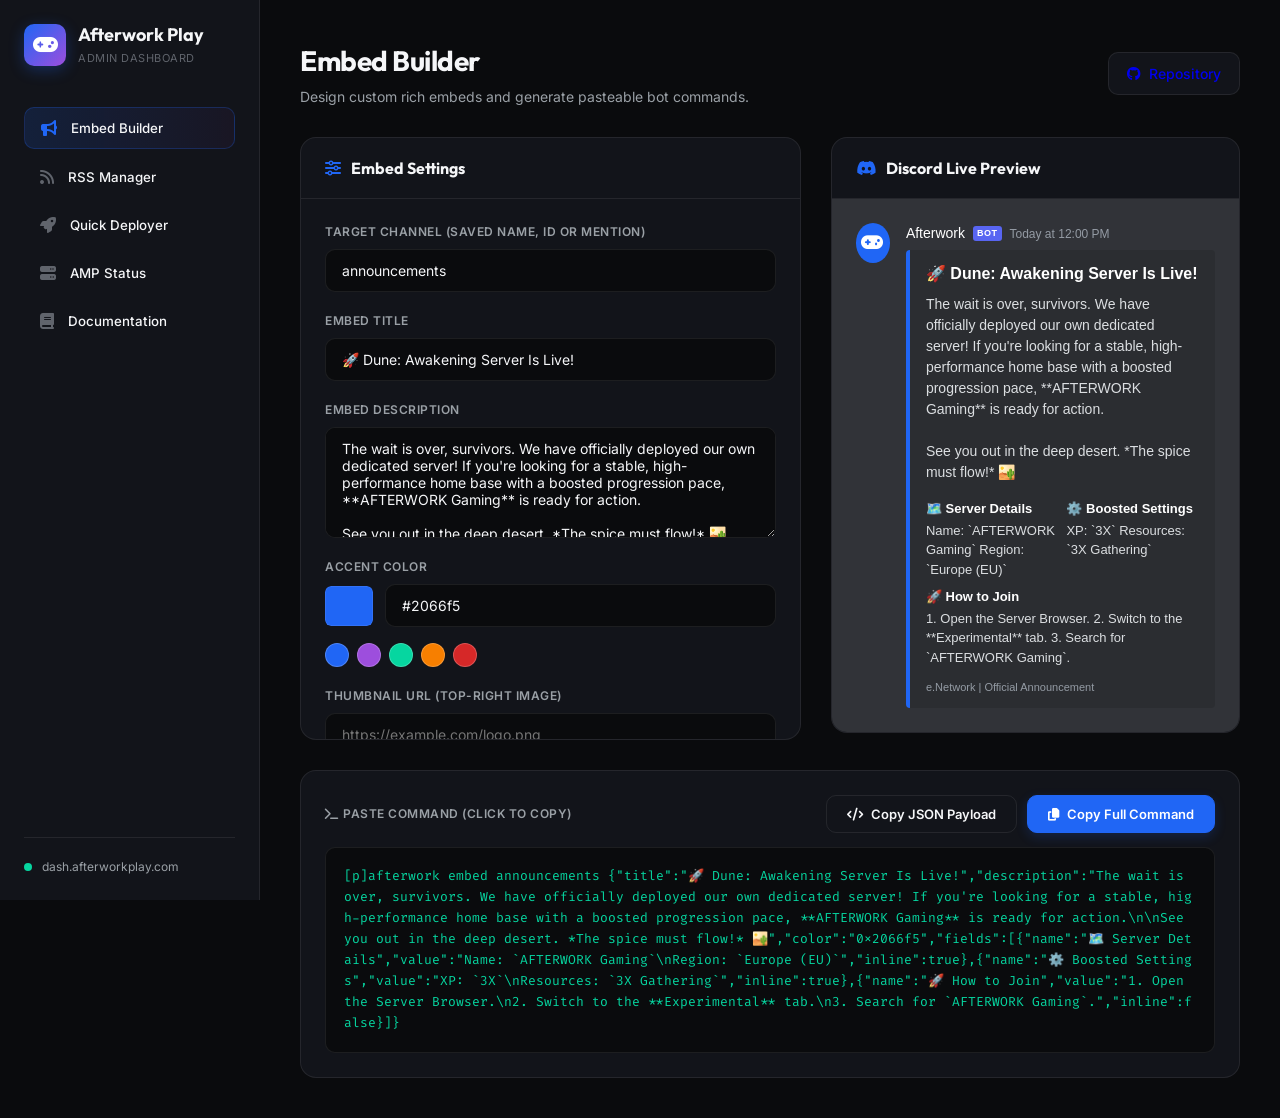
==== commit a2a7a021: "feat: add AMP Status tab to dashboard with live server list and configurable endpoint" ====
--- a/dashboard/index.html
+++ b/dashboard/index.html
@@ -39,6 +39,10 @@
                 <button class="nav-btn" data-tab="quick-deploy">
                     <i class="fa-solid fa-rocket"></i>
                     <span>Quick Deployer</span>
+                </button>
+                <button class="nav-btn" data-tab="amp-status">
+                    <i class="fa-solid fa-server"></i>
+                    <span>AMP Status</span>
                 </button>
                 <button class="nav-btn" data-tab="documentation">
                     <i class="fa-solid fa-book"></i>
@@ -328,6 +332,55 @@
                 </div>
             </section>
 
+            <!-- Tab: AMP Status -->
+            <section id="amp-status" class="tab-content">
+                <div class="amp-status-layout">
+                    <!-- Config Panel -->
+                    <div class="panel config-panel">
+                        <div class="panel-header">
+                            <h3><i class="fa-solid fa-gears"></i> API Settings</h3>
+                        </div>
+                        <div class="panel-body">
+                            <div class="form-group">
+                                <label for="amp-api-url">Status Bridge API Endpoint</label>
+                                <div class="input-with-button">
+                                    <input type="url" id="amp-api-url" placeholder="e.g. http://your-server-ip:9876/api/status" value="http://localhost:9876/api/status">
+                                    <button type="button" id="btn-save-api-url" class="btn-sm"><i class="fa-solid fa-floppy-disk"></i> Save</button>
+                                </div>
+                                <p class="form-help">Enter the public URL of the Go service running on your server. If running on the same machine, use <code>http://localhost:9876/api/status</code>.</p>
+                            </div>
+                        </div>
+                    </div>
+
+                    <!-- Servers Display Panel -->
+                    <div class="panel servers-panel">
+                        <div class="panel-header">
+                            <h3><i class="fa-solid fa-server"></i> Managed Game Servers</h3>
+                            <button type="button" id="btn-refresh-status" class="btn-sm secondary"><i class="fa-solid fa-rotate"></i> Refresh Status</button>
+                        </div>
+                        <div class="panel-body scrollable">
+                            <!-- Loader -->
+                            <div id="amp-loader" class="amp-loader-container" style="display: none;">
+                                <div class="spinner"></div>
+                                <p>Contacting status bridge...</p>
+                            </div>
+
+                            <!-- Error Message -->
+                            <div id="amp-error" class="amp-error-container" style="display: none;">
+                                <i class="fa-solid fa-circle-exclamation"></i>
+                                <h4>Unable to reach status bridge</h4>
+                                <p id="amp-error-text">Please check that the Go service is active and the port is open.</p>
+                            </div>
+
+                            <!-- Servers List Grid -->
+                            <div id="servers-grid" class="servers-grid">
+                                <!-- Dynamic server status cards will be loaded here -->
+                            </div>
+                        </div>
+                    </div>
+                </div>
+            </section>
+
             <!-- Tab: Documentation -->
             <section id="documentation" class="tab-content">
                 <div class="doc-layout">
--- a/dashboard/style.css
+++ b/dashboard/style.css
@@ -1222,3 +1222,159 @@
         padding-bottom: 10px;
     }
 }
+
+/* --- AMP Status Section --- */
+.amp-status-layout {
+    display: flex;
+    flex-direction: column;
+    gap: 30px;
+}
+
+.input-with-button {
+    display: flex;
+    gap: 10px;
+}
+
+.input-with-button input {
+    flex-grow: 1;
+}
+
+.amp-loader-container,
+.amp-error-container {
+    display: flex;
+    flex-direction: column;
+    align-items: center;
+    justify-content: center;
+    padding: 60px 20px;
+    text-align: center;
+    background-color: var(--bg-base);
+    border: 1px dashed var(--border-color);
+    border-radius: var(--radius-md);
+    margin: 20px 0;
+}
+
+.amp-loader-container p {
+    margin-top: 15px;
+    color: var(--text-secondary);
+    font-size: 14px;
+}
+
+.amp-error-container i {
+    font-size: 40px;
+    color: var(--accent-red);
+    margin-bottom: 15px;
+}
+
+.amp-error-container h4 {
+    font-size: 16px;
+    font-weight: 600;
+    color: var(--text-primary);
+    margin-bottom: 8px;
+}
+
+.amp-error-container p {
+    font-size: 13px;
+    color: var(--text-secondary);
+    margin-bottom: 0;
+}
+
+.servers-grid {
+    display: grid;
+    grid-template-columns: repeat(auto-fill, minmax(280px, 1fr));
+    gap: 20px;
+    margin-top: 15px;
+}
+
+.server-card {
+    background: var(--bg-panel);
+    border: 1px solid var(--border-color);
+    border-radius: var(--radius-md);
+    padding: 20px;
+    display: flex;
+    flex-direction: column;
+    gap: 15px;
+    position: relative;
+    transition: all var(--transition-speed);
+}
+
+.server-card:hover {
+    border-color: var(--border-hover);
+    transform: translateY(-2px);
+    box-shadow: 0 4px 12px rgba(0, 0, 0, 0.15);
+}
+
+.server-card-header {
+    display: flex;
+    align-items: center;
+    gap: 12px;
+}
+
+.server-icon {
+    font-size: 24px;
+    color: var(--accent-blue);
+    width: 48px;
+    height: 48px;
+    background-color: var(--bg-base);
+    border-radius: var(--radius-md);
+    display: flex;
+    align-items: center;
+    justify-content: center;
+}
+
+.server-card-header-text {
+    display: flex;
+    flex-direction: column;
+    gap: 2px;
+}
+
+.server-card-header-text h4 {
+    font-size: 15px;
+    font-weight: 600;
+    color: var(--text-primary);
+    margin: 0;
+}
+
+.server-card-header-text span {
+    font-size: 12px;
+    color: var(--text-secondary);
+    text-transform: uppercase;
+    letter-spacing: 0.5px;
+    font-weight: 600;
+}
+
+.server-card-status {
+    display: flex;
+    align-items: center;
+    gap: 8px;
+    font-size: 13px;
+    font-weight: 500;
+    margin-top: 5px;
+    padding: 6px 12px;
+    border-radius: var(--radius-sm);
+    width: fit-content;
+}
+
+.server-card-status.online {
+    background-color: rgba(6, 214, 160, 0.1);
+    color: var(--accent-green);
+}
+
+.server-card-status.offline {
+    background-color: rgba(214, 40, 40, 0.1);
+    color: var(--accent-red);
+}
+
+/* Spinner Animation */
+.spinner {
+    width: 40px;
+    height: 40px;
+    border: 4px solid var(--border-color);
+    border-top: 4px solid var(--accent-blue);
+    border-radius: 50%;
+    animation: spin 1s linear infinite;
+}
+
+@keyframes spin {
+    0% { transform: rotate(0deg); }
+    100% { transform: rotate(360deg); }
+}
